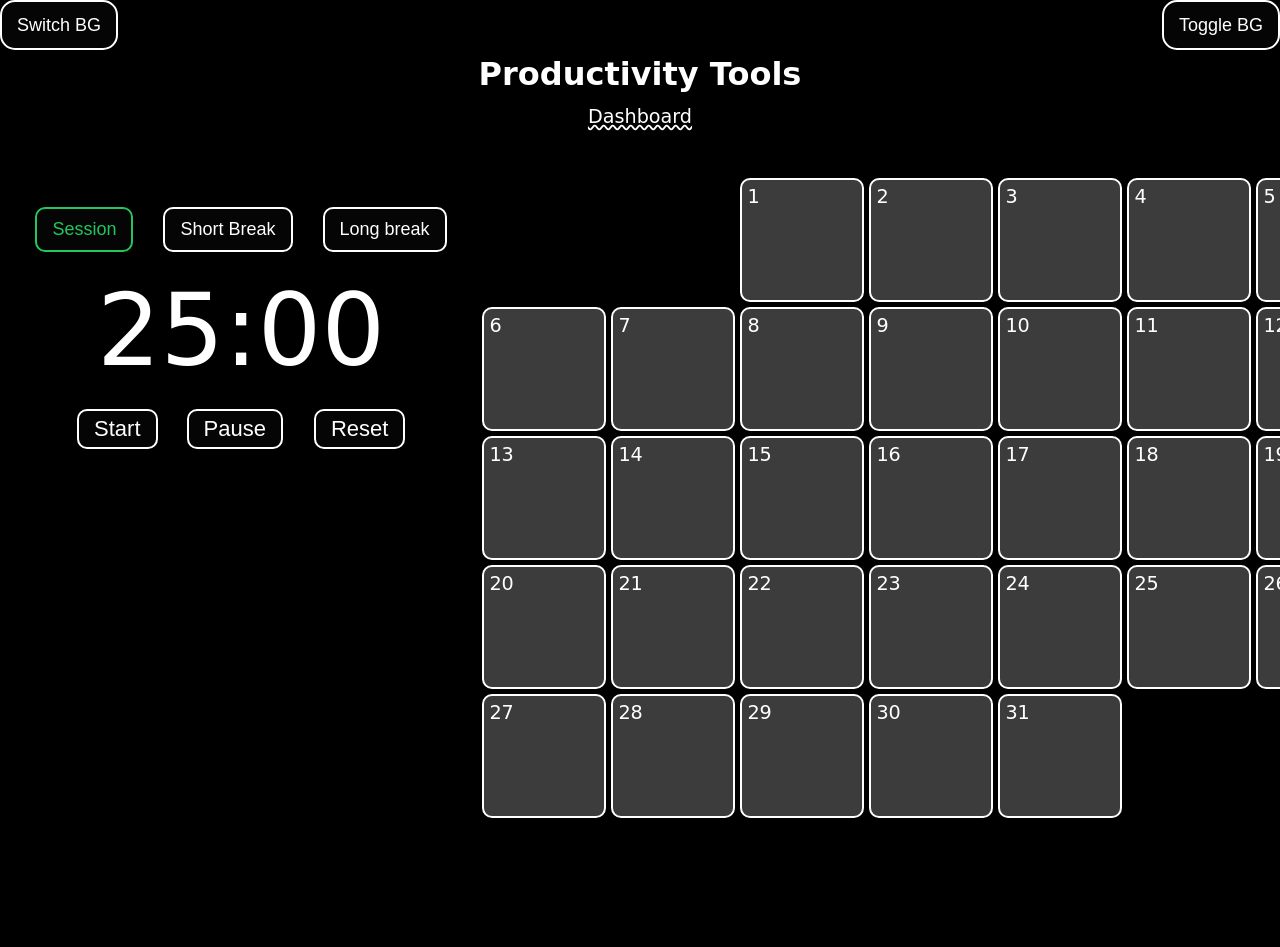
==== pages/productivity.html @ 0f65c3bb "editing events begun" ====
<!DOCTYPE html>
    <html lang="en">
    <head>
        <meta charset="UTF-8">
        <meta name="viewport" content="width=device-width, initial-scale=1.0">
        <title>Productivity Tools</title>
        <link rel="stylesheet" href="productivity.css">
    </head>
    <body>
        <div class="container" id="bg"></div>
        <div id="top-buttons">
            <button id="switch-bg">Switch BG</button>
            <button id="turn-off">Toggle BG</button>
        </div>
        <p id="title">Productivity Tools</p>
        <div id="nav">
            <a href="/index.html" class="link">Dashboard</a>
        </div>
        <div id="content">
            <div class="row" id="row-1">
                <div id="left">
                    <div id="timer-modes">
                        <button id="timer-session" class="small-button focus">Session</button>
                        <button id="timer-sbreak" class="small-button">Short Break</button>
                        <button id="timer-lbreak" class="small-button">Long break</button>
                    </div>
                    <p id="timer">25:00</p>
                    <div id="timer-buttons">
                        <button id="timer-start">Start</button>
                        <button id="timer-stop">Pause</button>
                        <button id="timer-reset">Reset</button>
                    </div>
                </div>
                <div id="right">
                        <div id="calendar">
                            <div class="date">
                                <p>1</p>
                                <div class="events-container">
                                    <div class="events">
                                    </div>
                                </div>
                            </div>
                            <div class="date">
                                <p>2</p>
                                <div class="events-container">
                                    <div class="events">
                                    </div>
                                </div>
                            </div>
                            <div class="date">
                                <p>3</p>
                                <div class="events-container">
                                    <div class="events">
                                    </div>
                                </div>
                            </div>
                            <div class="date">
                                <p>4</p>
                                <div class="events-container">
                                    <div class="events">
                                    </div>
                                </div>
                            </div>
                            <div class="date">
                                <p>5</p>
                                <div class="events-container">
                                    <div class="events">
                                    </div>
                                </div>
                            </div>
                            <div class="date">
                                <p>6</p>
                                <div class="events-container">
                                    <div class="events">
                                    </div>
                                </div>
                            </div>
                            <div class="date">
                                <p>7</p>
                                <div class="events-container">
                                    <div class="events">
                                    </div>
                                </div>
                            </div>
                            <div class="date">
                                <p>8</p>
                                <div class="events-container">
                                    <div class="events">
                                    </div>
                                </div>
                            </div>
                            <div class="date">
                                <p>9</p>
                                <div class="events-container">
                                    <div class="events">
                                    </div>
                                </div>
                            </div>
                            <div class="date">
                                <p>10</p>
                                <div class="events-container">
                                    <div class="events">
                                    </div>
                                </div>
                            </div>
                            <div class="date">
                                <p>11</p>
                                <div class="events-container">
                                    <div class="events">
                                    </div>
                                </div>
                            </div>
                            <div class="date">
                                <p>12</p>
                                <div class="events-container">
                                    <div class="events">
                                    </div>
                                </div>
                            </div>
                            <div class="date">
                                <p>13</p>
                                <div class="events-container">
                                    <div class="events">
                                    </div>
                                </div>
                            </div>
                            <div class="date">
                                <p>14</p>
                                <div class="events-container">
                                    <div class="events">
                                    </div>
                                </div>
                            </div>
                            <div class="date">
                                <p>15</p>
                                <div class="events-container">
                                    <div class="events">
                                    </div>
                                </div>
                            </div>
                            <div class="date">
                                <p>16</p>
                                <div class="events-container">
                                    <div class="events">
                                    </div>
                                </div>
                            </div>
                            <div class="date">
                                <p>17</p>
                                <div class="events-container">
                                    <div class="events">
                                    </div>
                                </div>
                            </div>
                            <div class="date">
                                <p>18</p>
                                <div class="events-container">
                                    <div class="events">
                                    </div>
                                </div>
                            </div>
                            <div class="date">
                                <p>19</p>
                                <div class="events-container">
                                    <div class="events">
                                    </div>
                                </div>
                            </div>
                            <div class="date">
                                <p>20</p>
                                <div class="events-container">
                                    <div class="events">
                                    </div>
                                </div>
                            </div>
                            <div class="date">
                                <p>21</p>
                                <div class="events-container">
                                    <div class="events">
                                    </div>
                                </div>
                            </div>
                            <div class="date">
                                <p>22</p>
                                <div class="events-container">
                                    <div class="events">
                                    </div>
                                </div>
                            </div>
                            <div class="date">
                                <p>23</p>
                                <div class="events-container">
                                    <div class="events">
                                    </div>
                                </div>
                            </div>
                            <div class="date">
                                <p>24</p>
                                <div class="events-container">
                                    <div class="events">
                                    </div>
                                </div>
                            </div>
                            <div class="date">
                                <p>25</p>
                                <div class="events-container">
                                    <div class="events">
                                    </div>
                                </div>
                            </div>
                            <div class="date">
                                <p>26</p>
                                <div class="events-container">
                                    <div class="events">
                                    </div>
                                </div>
                            </div>
                            <div class="date">
                                <p>27</p>
                                <div class="events-container">
                                    <div class="events">
                                    </div>
                                </div>
                            </div>
                            <div class="date">
                                <p>28</p>
                                <div class="events-container">
                                    <div class="events">
                                    </div>
                                </div>
                            </div>
                            <div class="date">
                                <p>29</p>
                                <div class="events-container">
                                    <div class="events">
                                    </div>
                                </div>
                            </div>
                            <div class="date">
                                <p>30</p>
                                <div class="events-container">
                                    <div class="events">
                                    </div>
                                </div>
                            </div>
                            <div class="date">
                                <p>31</p>
                                <div class="events-container">
                                    <div class="events">
                                    </div>
                                </div>
                            </div>
                        </div>
                </div>
            </div>
        </div>
        <div id="overlay">
            <div id="event-div">
                <div id="buttons">
                    <button id="close">X</button>
                </div>
                <form id="event-form">
                    <label for="name">Enter Event name</label>
                    <input type="text" placeholder="Event name..." id="event-name" name="name">
                    <label for="color">Choose event color</label>
                    <input type="color" id="event-color" name="color" value="#ff0000">
                    <input type="submit" value="send" id="send-button">
                </form>
            </div>
        </div>
        <div id="e-overlay">
            <div id="edit-event">
                <div id="close-buttons">
                    <button id="edit-close">X</button>
                </div>
                <div id="eventInfo">
                    <p id="name">Placeholder text</p>
                    <div id="color"></div>
                </div>
                <p id="descp">Event Description:</p>
                <textarea id="event-desc"></textarea>
                <div id="save-buttons">
                    <button id="edit-save">Save Changes</button>
                    <button id="edit-delete">Delete</button>
                </div>
            </div>
        </div>
        <template id="template">
            <div class="date-empty"></div>
        </template>
        <template id="event-template">
            <div class="event"></div>
        </template> 
        <script src="productivity.js"></script>
    </body>
    </html>
---- pages/productivity.css ----
:root {
  --event-bg-color: rgb(255, 79, 79);
}

body {
  background-color: black;
  color: white;
  margin: 0px;
  overflow: hidden;
  font-family: system-ui, -apple-system, BlinkMacSystemFont, 'Segoe UI', Roboto, Oxygen, Ubuntu, Cantarell, 'Open Sans', 'Helvetica Neue', sans-serif;
}

#title {
  text-align: center;
  font-size: xx-large;
  font-weight: bold;
  margin-top: 5px;
}

.link {
  text-align: center;
  font-size: larger;
  color: white;
  text-decoration: underline wavy;
  margin-top: -20px;
}

#nav {
  display: flex;
  justify-content: center;
  align-items: center;
}

/* From Uiverse.io by SelfMadeSystem */
/*
More comprehensive version at shenanigans.shoghisimon.ca/collection/css-rain-bg/
 */

.container::after {
  content: "";
  position: absolute;
  inset: 0;
  z-index: 1;
  background-image: radial-gradient(ellipse 1.5px 2px at 1.5px 50%,
      #0000 0,
      #0000 90%,
      #000 100%);
  background-size: 25px 8px;
}

.container {
  position: fixed;
  width: 100vw;
  height: 100vh;
  z-index: -4;
  --c: #09f;
  background-color: #000;
  background-image: radial-gradient(4px 100px at 0px 235px, var(--c), #0000),
    radial-gradient(4px 100px at 300px 235px, var(--c), #0000),
    radial-gradient(1.5px 1.5px at 150px 117.5px, var(--c) 100%, #0000 150%),
    radial-gradient(4px 100px at 0px 252px, var(--c), #0000),
    radial-gradient(4px 100px at 300px 252px, var(--c), #0000),
    radial-gradient(1.5px 1.5px at 150px 126px, var(--c) 100%, #0000 150%),
    radial-gradient(4px 100px at 0px 150px, var(--c), #0000),
    radial-gradient(4px 100px at 300px 150px, var(--c), #0000),
    radial-gradient(1.5px 1.5px at 150px 75px, var(--c) 100%, #0000 150%),
    radial-gradient(4px 100px at 0px 253px, var(--c), #0000),
    radial-gradient(4px 100px at 300px 253px, var(--c), #0000),
    radial-gradient(1.5px 1.5px at 150px 126.5px, var(--c) 100%, #0000 150%),
    radial-gradient(4px 100px at 0px 204px, var(--c), #0000),
    radial-gradient(4px 100px at 300px 204px, var(--c), #0000),
    radial-gradient(1.5px 1.5px at 150px 102px, var(--c) 100%, #0000 150%),
    radial-gradient(4px 100px at 0px 134px, var(--c), #0000),
    radial-gradient(4px 100px at 300px 134px, var(--c), #0000),
    radial-gradient(1.5px 1.5px at 150px 67px, var(--c) 100%, #0000 150%),
    radial-gradient(4px 100px at 0px 179px, var(--c), #0000),
    radial-gradient(4px 100px at 300px 179px, var(--c), #0000),
    radial-gradient(1.5px 1.5px at 150px 89.5px, var(--c) 100%, #0000 150%),
    radial-gradient(4px 100px at 0px 299px, var(--c), #0000),
    radial-gradient(4px 100px at 300px 299px, var(--c), #0000),
    radial-gradient(1.5px 1.5px at 150px 149.5px, var(--c) 100%, #0000 150%),
    radial-gradient(4px 100px at 0px 215px, var(--c), #0000),
    radial-gradient(4px 100px at 300px 215px, var(--c), #0000),
    radial-gradient(1.5px 1.5px at 150px 107.5px, var(--c) 100%, #0000 150%),
    radial-gradient(4px 100px at 0px 281px, var(--c), #0000),
    radial-gradient(4px 100px at 300px 281px, var(--c), #0000),
    radial-gradient(1.5px 1.5px at 150px 140.5px, var(--c) 100%, #0000 150%),
    radial-gradient(4px 100px at 0px 158px, var(--c), #0000),
    radial-gradient(4px 100px at 300px 158px, var(--c), #0000),
    radial-gradient(1.5px 1.5px at 150px 79px, var(--c) 100%, #0000 150%),
    radial-gradient(4px 100px at 0px 210px, var(--c), #0000),
    radial-gradient(4px 100px at 300px 210px, var(--c), #0000),
    radial-gradient(1.5px 1.5px at 150px 105px, var(--c) 100%, #0000 150%);
  background-size:
    300px 235px,
    300px 235px,
    300px 235px,
    300px 252px,
    300px 252px,
    300px 252px,
    300px 150px,
    300px 150px,
    300px 150px,
    300px 253px,
    300px 253px,
    300px 253px,
    300px 204px,
    300px 204px,
    300px 204px,
    300px 134px,
    300px 134px,
    300px 134px,
    300px 179px,
    300px 179px,
    300px 179px,
    300px 299px,
    300px 299px,
    300px 299px,
    300px 215px,
    300px 215px,
    300px 215px,
    300px 281px,
    300px 281px,
    300px 281px,
    300px 158px,
    300px 158px,
    300px 158px,
    300px 210px,
    300px 210px,
    300px 210px;
  animation: hi 150s linear infinite;
}

@keyframes hi {
  0% {
    background-position:
      0px 220px,
      3px 220px,
      151.5px 337.5px,
      25px 24px,
      28px 24px,
      176.5px 150px,
      50px 16px,
      53px 16px,
      201.5px 91px,
      75px 224px,
      78px 224px,
      226.5px 350.5px,
      100px 19px,
      103px 19px,
      251.5px 121px,
      125px 120px,
      128px 120px,
      276.5px 187px,
      150px 31px,
      153px 31px,
      301.5px 120.5px,
      175px 235px,
      178px 235px,
      326.5px 384.5px,
      200px 121px,
      203px 121px,
      351.5px 228.5px,
      225px 224px,
      228px 224px,
      376.5px 364.5px,
      250px 26px,
      253px 26px,
      401.5px 105px,
      275px 75px,
      278px 75px,
      426.5px 180px;
  }

  to {
    background-position:
      0px 6800px,
      3px 6800px,
      151.5px 6917.5px,
      25px 13632px,
      28px 13632px,
      176.5px 13758px,
      50px 5416px,
      53px 5416px,
      201.5px 5491px,
      75px 17175px,
      78px 17175px,
      226.5px 17301.5px,
      100px 5119px,
      103px 5119px,
      251.5px 5221px,
      125px 8428px,
      128px 8428px,
      276.5px 8495px,
      150px 9876px,
      153px 9876px,
      301.5px 9965.5px,
      175px 13391px,
      178px 13391px,
      326.5px 13540.5px,
      200px 14741px,
      203px 14741px,
      351.5px 14848.5px,
      225px 18770px,
      228px 18770px,
      376.5px 18910.5px,
      250px 5082px,
      253px 5082px,
      401.5px 5161px,
      275px 6375px,
      278px 6375px,
      426.5px 6480px;
  }
}

/* From Uiverse.io by marsella_3472 */
/*
More comprehensive version at shenanigans.shoghisimon.ca/collection/css
 */

/* From Uiverse.io by SelfMadeSystem */
/*
More comprehensive version at shenanigans.shoghisimon.ca/collection/css-rain-bg/
 */

.container-2::after {
  content: "";
  position: absolute;
  inset: 0;
  z-index: -4;
  backdrop-filter: blur(1em) brightness(6);
  background-image: radial-gradient(circle at 50% 50%,
      #0000 0,
      #0000 2px,
      hsl(0 0 4%) 2px);
  background-size: 8px 8px;
}

.container-2 {
  position: fixed;
  inset: 0;
  width: 100vw;
  height: 100vh;
  z-index: -4;
  --c: #09f;
  background-color: #000;
  background-image: radial-gradient(4px 100px at 0px 235px, var(--c), #0000),
    radial-gradient(4px 100px at 300px 235px, var(--c), #0000),
    radial-gradient(1.5px 1.5px at 150px 117.5px, var(--c) 100%, #0000 150%),
    radial-gradient(4px 100px at 0px 252px, var(--c), #0000),
    radial-gradient(4px 100px at 300px 252px, var(--c), #0000),
    radial-gradient(1.5px 1.5px at 150px 126px, var(--c) 100%, #0000 150%),
    radial-gradient(4px 100px at 0px 150px, var(--c), #0000),
    radial-gradient(4px 100px at 300px 150px, var(--c), #0000),
    radial-gradient(1.5px 1.5px at 150px 75px, var(--c) 100%, #0000 150%),
    radial-gradient(4px 100px at 0px 253px, var(--c), #0000),
    radial-gradient(4px 100px at 300px 253px, var(--c), #0000),
    radial-gradient(1.5px 1.5px at 150px 126.5px, var(--c) 100%, #0000 150%),
    radial-gradient(4px 100px at 0px 204px, var(--c), #0000),
    radial-gradient(4px 100px at 300px 204px, var(--c), #0000),
    radial-gradient(1.5px 1.5px at 150px 102px, var(--c) 100%, #0000 150%),
    radial-gradient(4px 100px at 0px 134px, var(--c), #0000),
    radial-gradient(4px 100px at 300px 134px, var(--c), #0000),
    radial-gradient(1.5px 1.5px at 150px 67px, var(--c) 100%, #0000 150%),
    radial-gradient(4px 100px at 0px 179px, var(--c), #0000),
    radial-gradient(4px 100px at 300px 179px, var(--c), #0000),
    radial-gradient(1.5px 1.5px at 150px 89.5px, var(--c) 100%, #0000 150%),
    radial-gradient(4px 100px at 0px 299px, var(--c), #0000),
    radial-gradient(4px 100px at 300px 299px, var(--c), #0000),
    radial-gradient(1.5px 1.5px at 150px 149.5px, var(--c) 100%, #0000 150%),
    radial-gradient(4px 100px at 0px 215px, var(--c), #0000),
    radial-gradient(4px 100px at 300px 215px, var(--c), #0000),
    radial-gradient(1.5px 1.5px at 150px 107.5px, var(--c) 100%, #0000 150%),
    radial-gradient(4px 100px at 0px 281px, var(--c), #0000),
    radial-gradient(4px 100px at 300px 281px, var(--c), #0000),
    radial-gradient(1.5px 1.5px at 150px 140.5px, var(--c) 100%, #0000 150%),
    radial-gradient(4px 100px at 0px 158px, var(--c), #0000),
    radial-gradient(4px 100px at 300px 158px, var(--c), #0000),
    radial-gradient(1.5px 1.5px at 150px 79px, var(--c) 100%, #0000 150%),
    radial-gradient(4px 100px at 0px 210px, var(--c), #0000),
    radial-gradient(4px 100px at 300px 210px, var(--c), #0000),
    radial-gradient(1.5px 1.5px at 150px 105px, var(--c) 100%, #0000 150%);
  background-size:
    300px 235px,
    300px 235px,
    300px 235px,
    300px 252px,
    300px 252px,
    300px 252px,
    300px 150px,
    300px 150px,
    300px 150px,
    300px 253px,
    300px 253px,
    300px 253px,
    300px 204px,
    300px 204px,
    300px 204px,
    300px 134px,
    300px 134px,
    300px 134px,
    300px 179px,
    300px 179px,
    300px 179px,
    300px 299px,
    300px 299px,
    300px 299px,
    300px 215px,
    300px 215px,
    300px 215px,
    300px 281px,
    300px 281px,
    300px 281px,
    300px 158px,
    300px 158px,
    300px 158px,
    300px 210px,
    300px 210px,
    300px 210px;
  animation: hi-2 150s linear infinite;
}

@keyframes hi-2 {
  0% {
    background-position:
      0px 220px,
      3px 220px,
      151.5px 337.5px,
      25px 24px,
      28px 24px,
      176.5px 150px,
      50px 16px,
      53px 16px,
      201.5px 91px,
      75px 224px,
      78px 224px,
      226.5px 350.5px,
      100px 19px,
      103px 19px,
      251.5px 121px,
      125px 120px,
      128px 120px,
      276.5px 187px,
      150px 31px,
      153px 31px,
      301.5px 120.5px,
      175px 235px,
      178px 235px,
      326.5px 384.5px,
      200px 121px,
      203px 121px,
      351.5px 228.5px,
      225px 224px,
      228px 224px,
      376.5px 364.5px,
      250px 26px,
      253px 26px,
      401.5px 105px,
      275px 75px,
      278px 75px,
      426.5px 180px;
  }

  to {
    background-position:
      0px 6800px,
      3px 6800px,
      151.5px 6917.5px,
      25px 13632px,
      28px 13632px,
      176.5px 13758px,
      50px 5416px,
      53px 5416px,
      201.5px 5491px,
      75px 17175px,
      78px 17175px,
      226.5px 17301.5px,
      100px 5119px,
      103px 5119px,
      251.5px 5221px,
      125px 8428px,
      128px 8428px,
      276.5px 8495px,
      150px 9876px,
      153px 9876px,
      301.5px 9965.5px,
      175px 13391px,
      178px 13391px,
      326.5px 13540.5px,
      200px 14741px,
      203px 14741px,
      351.5px 14848.5px,
      225px 18770px,
      228px 18770px,
      376.5px 18910.5px,
      250px 5082px,
      253px 5082px,
      401.5px 5161px,
      275px 6375px,
      278px 6375px,
      426.5px 6480px;
  }
}

#switch-bg {
  position: relative;
  z-index: 50;
  width: auto;
  height: 50px;
  background-color: rgba(255, 255, 255, 0.02);
  backdrop-filter: blur(5px);
  padding-left: 15px;
  padding-right: 15px;
  padding-top: 5px;
  padding-bottom: 5px;
  font-size: large;
  color: white;
  border: 2px solid white;
  border-radius: 15px;
}

#turn-off {
  position: relative;
  z-index: 50;
  width: auto;
  height: 50px;
  background-color: rgba(255, 255, 255, 0.02);
  backdrop-filter: blur(5px);
  padding-left: 15px;
  padding-right: 15px;
  padding-top: 5px;
  padding-bottom: 5px;
  font-size: large;
  color: white;
  border: 2px solid white;
  border-radius: 15px;
}

#top-buttons {
  display: flex;
  flex-direction: row;
  gap: 10px;
  width: auto;
  justify-content: space-between;
}

.row {
  display: flex;
  flex-direction: row;
  justify-content: space-evenly;
  height: 300px;
}

#row-1 {
  margin-top: 50px;
}

#left {
  width: 40%;
  height: 100%;
  display: flex;
  flex-direction: column;
  justify-content: center;
  align-items: center;
}

#right {
  width: 60%;
  height: 100%;
  margin-right: 30px;
}

#timer {
  font-size: 100px;
  margin: 0px;
}

#timer-start {
  font-size: 22px;
  margin: 0px;
  margin-top: 20px;
  background-color: rgba(255, 255, 255, 0.02);
  backdrop-filter: blur(5px);
  padding-left: 15px;
  padding-right: 15px;
  padding-top: 5px;
  padding-bottom: 5px;
  color: white;
  border: 2px solid white;
  border-radius: 10px;
}

#timer-stop {
  font-size: 22px;
  margin: 0px;
  margin-top: 20px;
  background-color: rgba(255, 255, 255, 0.02);
  backdrop-filter: blur(5px);
  padding-left: 15px;
  padding-right: 15px;
  padding-top: 5px;
  padding-bottom: 5px;
  color: white;
  border: 2px solid white;
  border-radius: 10px;
}

#timer-reset {
  font-size: 22px;
  margin: 0px;
  margin-top: 20px;
  background-color: rgba(255, 255, 255, 0.02);
  backdrop-filter: blur(5px);
  padding-left: 15px;
  padding-right: 15px;
  padding-top: 5px;
  padding-bottom: 5px;
  color: white;
  border: 2px solid white;
  border-radius: 10px;
}

#timer-modes {
  display: flex;
  gap: 30px;
  margin-bottom: 20px;
}

#timer-buttons {
  display: flex;
  flex-direction: row;
  gap: 30px;
  text-align: center;
}

.small-button {
  background-color: rgba(255, 255, 255, 0.02);
  backdrop-filter: blur(5px);
  padding-left: 15px;
  padding-right: 15px;
  padding-top: 10px;
  padding-bottom: 10px;
  color: white;
  border: 2px solid white;
  border-radius: 10px;
  font-size: large;
}

.focus {
  border: 2px solid rgb(34, 197, 94);
  color: rgb(34, 197, 94);
}

#calendar {
  display: grid;
  grid-template-columns: repeat(7, 1fr);
  grid-template-rows: repeat(6, 1fr);
  margin: 0px;
  gap: 5px;
}

.date {
  background-color: rgba(128, 128, 128, 0.47);
  backdrop-filter: blur(5px);
  border: 2px solid rgb(255, 255, 255);
  width: 110px;
  height: 110px;
  border-radius: 10px;
  padding: 5px;
  font-size: larger;
  display: flex;
  flex-direction: column;
  justify-content: flex-start;
  gap: 5px;
}

.date p {
  margin: 0px;
}

.events-container {
  display: flex;
  flex-direction: column;
  justify-content: start;
}

.events {
  display: grid;
  grid-template-columns: repeat(4, 1fr);
  grid-template-rows: repeat(5, 1fr);
  gap: 7px;
}

.event {
  background-color: var(--event-bg-color);
  border-radius: 100%;
  width: 20px;
  height: 20px;
  font-size: medium;
}

.date-empty {
  background-color: rgba(255, 255, 255, 0.0);
  width: 110px;
  height: 110px;
  border-radius: 10px;
  padding: 5px;
  font-size: larger;
}

#overlay {
  position: fixed;
  inset: 0;
  z-index: 100;
}

#buttons {
  display: flex;
  flex-direction: row;
  justify-content: end;
  cursor: move;
}

#event-form input {
  padding: 7px;
  border-radius: 4px;
  margin: 0px;
  border: 2px solid white;
  color: white;
  border-radius: 10px;
  font-family: system-ui, -apple-system, BlinkMacSystemFont, 'Segoe UI', Roboto, Oxygen, Ubuntu, Cantarell, 'Open Sans', 'Helvetica Neue', sans-serif;
  background-color: rgba(255, 255, 255, 0);
}

#event-form input[type="date"]::-webkit-calendar-picker-indicator {
  filter: invert(1);
  cursor: pointer;
}

#event-form input[type="color"] {
  background: none;
  padding: 0px;

}

#event-form input:focus {
  outline: none;
}

/*
#event-form input::placeholder {
  color: white;
}*/
#event-form label {
  margin: 0px;
}

#event-div {
  position: absolute;
  top: 50%;
  left: 50%;
  transform: translate(-50%, -50%);
  z-index: 5;
  border: 2px solid white;
  border-radius: 20px;
  background-color: rgba(255, 255, 255, 0.02);
  backdrop-filter: blur(5px);
}

#event-form {
  display: flex;
  flex-direction: column;
  gap: 20px;
  width: 250px;
  margin: 25px 75px 50px 75px;
}

#close {
  background-color: rgb(255, 79, 79);
  border-radius: 100%;
  padding: auto;
  border: none;
  width: 30px;
  height: 30px;
  text-align: center;
  color: white;
}

#e-overlay {
  position: fixed;
  inset: 0;
  z-index: 100;
}

#e-overlay p {
  margin: 0px;
}

#descp {
  margin-top: 15px !important;
  margin-bottom: 15px !important;
}

#edit-event {
  position: absolute;
  top: 50%;
  left: 50%;
  transform: translate(-50%, -50%);
  z-index: 5;
  border: 2px solid white;
  border-radius: 20px;
  background-color: rgba(255, 255, 255, 0.02);
  backdrop-filter: blur(5px);
  width: 250px;
  height: 300px;
  padding-left: 20px;
  padding-right: 20px;
}

#close-buttons {
  display: flex;
  flex-direction: row-reverse;
  justify-content: end;
  cursor: move;
  gap: 10px;
  margin-top: 10px;
}

#edit-close {
  background-color: rgb(255, 79, 79);
  border-radius: 100%;
  padding: auto;
  border: none;
  width: 30px;
  height: 30px;
  text-align: center;
  color: white;
}

#name {
  margin: 0px;
}

#delete {
  background-color: rgb(255, 79, 79);
  border-radius: 100%;
  padding: auto;
  border: none;
  width: 30px;
  height: 30px;
  text-align: center;
  color: white;
}

#eventInfo {
  display: flex;
  gap: 10px;
  align-items: center;
  font-size: larger;
}

#color {
  width: 50px;
  height: 15px;
  background-color: red;
  border: 2px solid white;
  border-radius: 4px;
}

#eventDesc {
  resize: none;
  height: 100px;
  width: 100%;
  background-color: rgba(255, 255, 255, 0);
  border: 2px solid white;
  border-radius: 12px;
  color: white;
}

#eventDesc::-webkit-resizer {
  display: none;
}

#save-buttons {
  margin-top: 15px;
  display: flex;
  flex-direction: row;
  gap: 5px;
  justify-content: space-between;
}

#edit-save {
  padding: 7px;
  border-radius: 4px;
  margin: 0px;
  border: 2px solid white;
  color: white;
  border-radius: 10px;
  font-family: system-ui, -apple-system, BlinkMacSystemFont, 'Segoe UI', Roboto, Oxygen, Ubuntu, Cantarell, 'Open Sans', 'Helvetica Neue', sans-serif;
  background-color: rgba(255, 255, 255, 0);
}

#edit-delete {
  padding: 7px;
  border-radius: 4px;
  margin: 0px;
  border: 2px solid white;
  color: white;
  border-radius: 10px;
  font-family: system-ui, -apple-system, BlinkMacSystemFont, 'Segoe UI', Roboto, Oxygen, Ubuntu, Cantarell, 'Open Sans', 'Helvetica Neue', sans-serif;
  background-color: rgba(255, 255, 255, 0);
}
@media (max-width: 1000px) {
  body {
    overflow: scroll;
  }
}
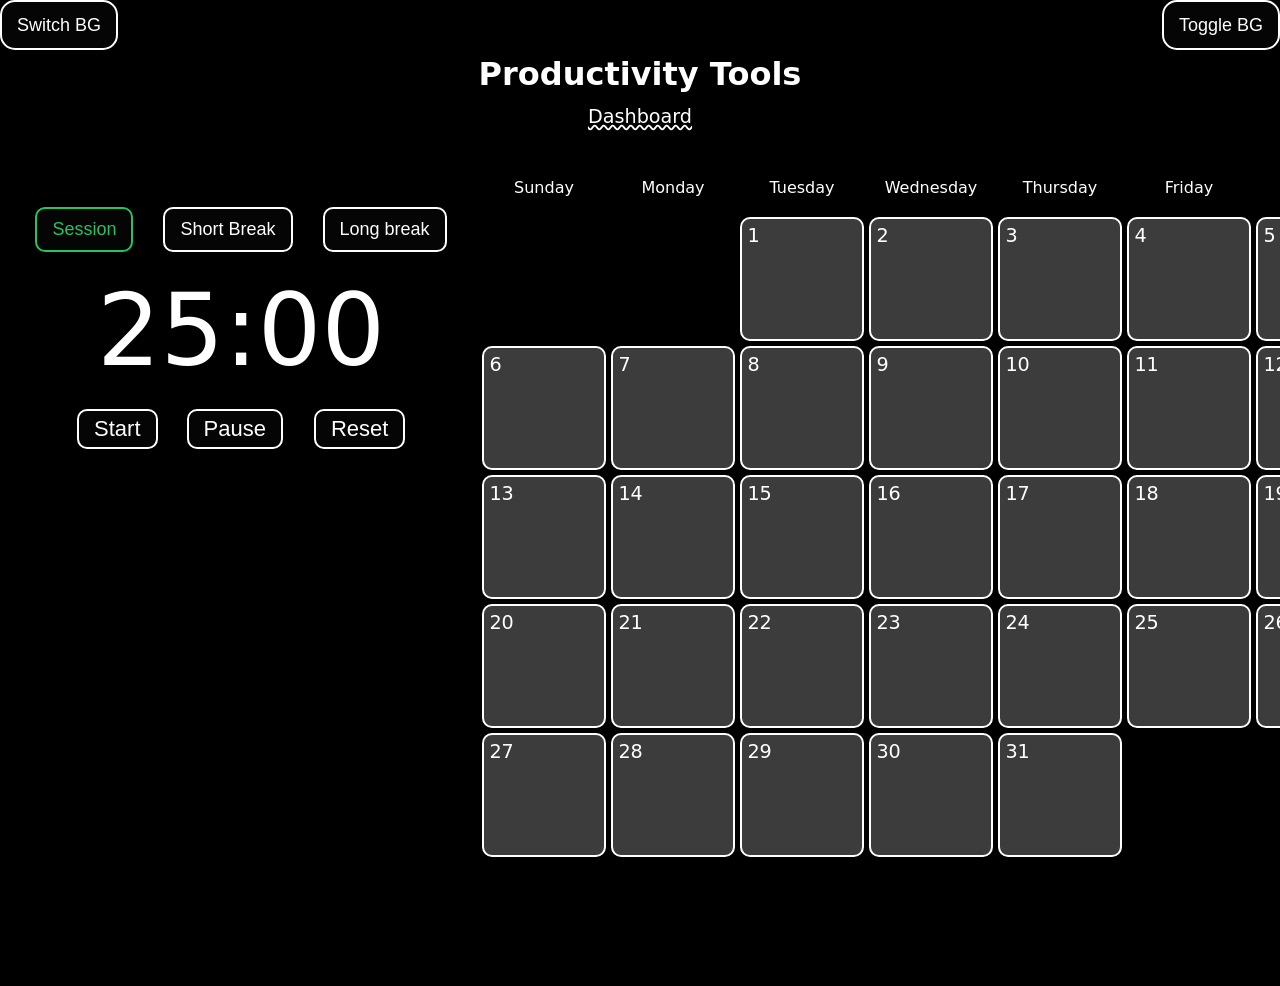
==== commit bbc0528f: "adding event deleting, adding, editing" ====
--- a/pages/productivity.html
+++ b/pages/productivity.html
@@ -32,6 +32,15 @@
                     </div>
                 </div>
                 <div id="right">
+                    <div id="labels">
+                        <p>Sunday</p>
+                        <p>Monday</p>
+                        <p>Tuesday</p>
+                        <p>Wednesday</p>
+                        <p>Thursday</p>
+                        <p>Friday</p>
+                        <p>Saturday</p>
+                    </div>
                         <div id="calendar">
                             <div class="date">
                                 <p>1</p>
@@ -275,10 +284,10 @@
                 </div>
                 <div id="eventInfo">
                     <p id="name">Placeholder text</p>
-                    <div id="color"></div>
+                    <input type="color" id="color" name="color">
                 </div>
                 <p id="descp">Event Description:</p>
-                <textarea id="event-desc"></textarea>
+                <textarea id="eventDesc"></textarea>
                 <div id="save-buttons">
                     <button id="edit-save">Save Changes</button>
                     <button id="edit-delete">Delete</button>
--- a/pages/productivity.css
+++ b/pages/productivity.css
@@ -6,8 +6,17 @@
   background-color: black;
   color: white;
   margin: 0px;
-  overflow: hidden;
+  overflow-x: hidden;
+  overflow-y: scroll;
   font-family: system-ui, -apple-system, BlinkMacSystemFont, 'Segoe UI', Roboto, Oxygen, Ubuntu, Cantarell, 'Open Sans', 'Helvetica Neue', sans-serif;
+}
+
+body::-webkit-scrollbar-track {
+  background-color: transparent;
+}
+
+body ::-webkit-scrollbar-thumb {
+  background-color: white;
 }
 
 #title {
@@ -761,10 +770,10 @@
 
 #color {
   width: 50px;
-  height: 15px;
-  background-color: red;
+  height: 30px;
   border: 2px solid white;
   border-radius: 4px;
+  background: none;
 }
 
 #eventDesc {
@@ -810,8 +819,23 @@
   font-family: system-ui, -apple-system, BlinkMacSystemFont, 'Segoe UI', Roboto, Oxygen, Ubuntu, Cantarell, 'Open Sans', 'Helvetica Neue', sans-serif;
   background-color: rgba(255, 255, 255, 0);
 }
+
 @media (max-width: 1000px) {
   body {
     overflow: scroll;
   }
 }
+
+#labels {
+  display: grid;
+  grid-template-columns: repeat(7, 1fr);
+  gap: 5px;
+  width: fit-content;
+  margin: 0px auto 20px auto;
+}
+
+#labels p {
+  width: 124px;
+  text-align: center;
+  margin: 0px;
+}
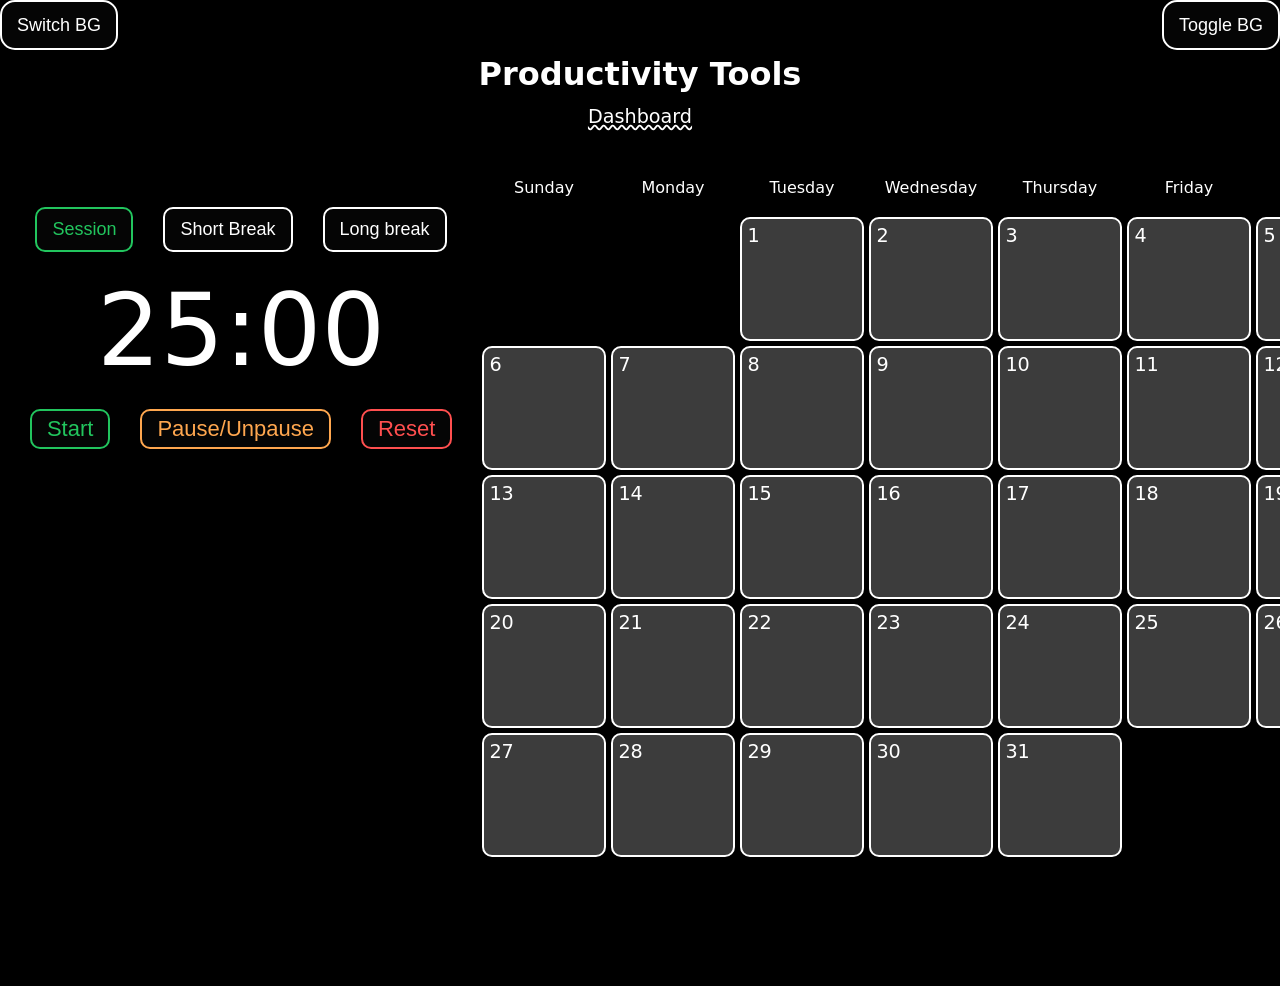
==== commit a303e94c: "working 25min and 5min pomo sessions" ====
--- a/pages/productivity.html
+++ b/pages/productivity.html
@@ -27,7 +27,7 @@
                     <p id="timer">25:00</p>
                     <div id="timer-buttons">
                         <button id="timer-start">Start</button>
-                        <button id="timer-stop">Pause</button>
+                        <button id="timer-stop">Pause/Unpause</button>
                         <button id="timer-reset">Reset</button>
                     </div>
                 </div>
@@ -270,7 +270,7 @@
                 </div>
                 <form id="event-form">
                     <label for="name">Enter Event name</label>
-                    <input type="text" placeholder="Event name..." id="event-name" name="name">
+                    <input type="text" placeholder="Event name..." id="event-name" name="name" maxlength="26">
                     <label for="color">Choose event color</label>
                     <input type="color" id="event-color" name="color" value="#ff0000">
                     <input type="submit" value="send" id="send-button">
@@ -283,7 +283,7 @@
                     <button id="edit-close">X</button>
                 </div>
                 <div id="eventInfo">
-                    <p id="name">Placeholder text</p>
+                    <textarea id="name" maxlength="26">Placeholder text</textarea>
                     <input type="color" id="color" name="color">
                 </div>
                 <p id="descp">Event Description:</p>
--- a/pages/productivity.css
+++ b/pages/productivity.css
@@ -494,8 +494,8 @@
   padding-right: 15px;
   padding-top: 5px;
   padding-bottom: 5px;
-  color: white;
-  border: 2px solid white;
+  color: rgb(34, 197, 94);
+  border: 2px solid rgb(34, 197, 94);
   border-radius: 10px;
 }
 
@@ -509,8 +509,8 @@
   padding-right: 15px;
   padding-top: 5px;
   padding-bottom: 5px;
-  color: white;
-  border: 2px solid white;
+  color: rgb(255, 167, 79);
+  border: 2px solid rgb(255, 167, 79);
   border-radius: 10px;
 }
 
@@ -524,8 +524,8 @@
   padding-right: 15px;
   padding-top: 5px;
   padding-bottom: 5px;
-  color: white;
-  border: 2px solid white;
+  color: rgb(255, 79, 79);
+  border: 2px solid rgb(255, 79, 79);
   border-radius: 10px;
 }
 
@@ -786,6 +786,15 @@
   color: white;
 }
 
+#name {
+  resize: none;
+  height: 20px;
+  background-color: rgba(255, 255, 255, 0);
+  border: 2px solid white;
+  border-radius: 5px;
+  color: white;
+}
+
 #eventDesc::-webkit-resizer {
   display: none;
 }
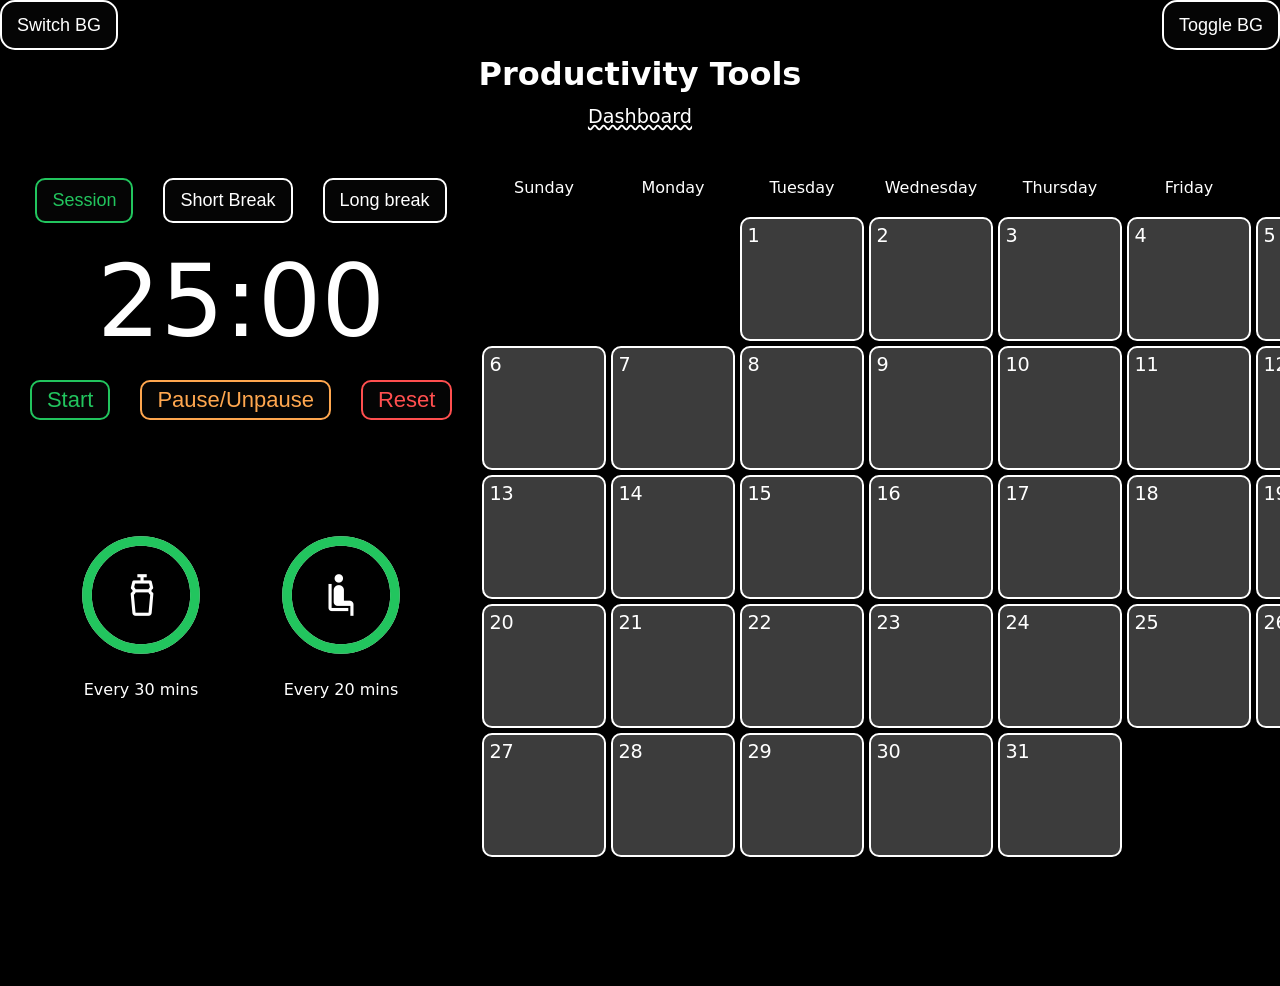
==== commit e352d69c: "water and posture reminders" ====
--- a/pages/productivity.html
+++ b/pages/productivity.html
@@ -5,6 +5,7 @@
         <meta name="viewport" content="width=device-width, initial-scale=1.0">
         <title>Productivity Tools</title>
         <link rel="stylesheet" href="productivity.css">
+        <link href="https://fonts.googleapis.com/css2?family=Material+Symbols+Outlined" rel="stylesheet" />
     </head>
     <body>
         <div class="container" id="bg"></div>
@@ -30,6 +31,28 @@
                         <button id="timer-stop">Pause/Unpause</button>
                         <button id="timer-reset">Reset</button>
                     </div>
+                    <div id="reminders">
+                        <div id="water">
+                            <div id="water-reminder">
+                                <svg width="150" height="150" viewBox="-25 -25 250 250" version="1.1" xmlns="http://www.w3.org/2000/svg" style="transform:rotate(-90deg)">
+                                    <circle r="90" cx="100" cy="100" fill="transparent" stroke="#e0e0e0" stroke-width="16px"></circle>
+                                    <circle r="90" cx="100" cy="100" stroke="#22c55e" stroke-width="16px" stroke-linecap="round" stroke-dashoffset="0px" fill="transparent" stroke-dasharray="565.48px" id="water-circle"></circle>
+                                </svg>
+                                <span class="material-symbols-outlined" style="font-size: 50px;">water_bottle</span>
+                            </div>
+                            <p>Every 30 mins</p>
+                        </div>
+                        <div id="posture">
+                            <div id="posture-reminder">
+                                <svg width="150" height="150" viewBox="-25 -25 250 250" version="1.1" xmlns="http://www.w3.org/2000/svg" style="transform:rotate(-90deg)">
+                                    <circle r="90" cx="100" cy="100" fill="transparent" stroke="#e0e0e0" stroke-width="16px"></circle>
+                                    <circle r="90" cx="100" cy="100" stroke="#22c55e" stroke-width="16px" stroke-linecap="round" stroke-dashoffset="0px" fill="transparent" stroke-dasharray="565.48px" id="posture-circle"></circle>
+                                </svg>
+                                <span class="material-symbols-outlined" style="font-size: 50px;">airline_seat_recline_normal</span>
+                            </div>
+                            <p>Every 20 mins</p>
+                        </div>
+                    </div>
                 </div>
                 <div id="right">
                     <div id="labels">
--- a/pages/productivity.css
+++ b/pages/productivity.css
@@ -457,7 +457,7 @@
   display: flex;
   flex-direction: row;
   justify-content: space-evenly;
-  height: 300px;
+  height: 100%;
 }
 
 #row-1 {
@@ -847,4 +847,64 @@
   width: 124px;
   text-align: center;
   margin: 0px;
+}
+
+#reminders {
+  margin-top: 100px;
+  display: flex;
+  gap: 50px;
+}
+
+#water-reminder {
+  position: relative;
+  width: 150px;
+  height: 150px;
+}
+
+#water-reminder svg {
+  position: absolute;
+  top: 0;
+  left: 0;
+}
+
+#water-reminder span {
+  position: absolute;
+  top: 50%;
+  left: 50%;
+  transform: translate(-50%, -50%);
+}
+
+#posture-reminder {
+  position: relative;
+  width: 150px;
+  height: 150px;
+}
+
+#posture-reminder svg {
+  position: absolute;
+  top: 0;
+  left: 0;
+}
+
+#posture-reminder span {
+  position: absolute;
+  top: 50%;
+  left: 50%;
+  transform: translate(-50%, -50%);
+}
+
+#water, #posture {
+  display: flex;
+  flex-direction: column;
+  gap: 10px;
+}
+
+#water p {
+  margin: 0px;
+  text-align: center;
+}
+
+#posture p {
+  margin: 0px;
+  text-align: center;
 }
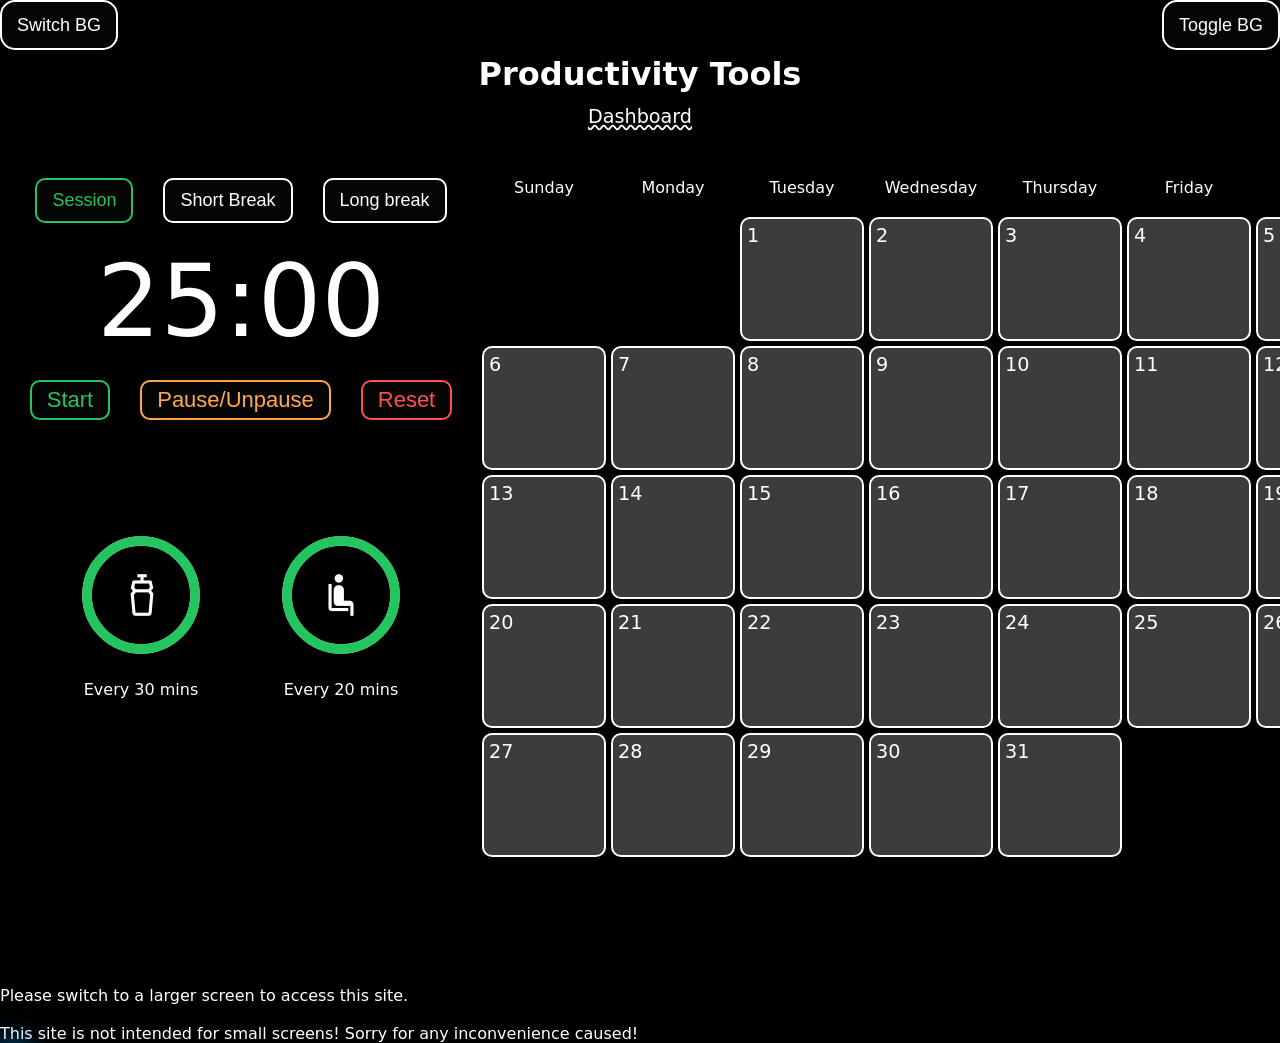
==== commit 927c7ef2: "final UI/UX fixes" ====
--- a/pages/productivity.html
+++ b/pages/productivity.html
@@ -317,6 +317,8 @@
                 </div>
             </div>
         </div>
+        <div id="block-overlay">Please switch to a larger screen to access this site. <br><br> This site is not intended for small screens! Sorry for any inconvenience caused!</div>
+        <div id="mouse-follower"></div>
         <template id="template">
             <div class="date-empty"></div>
         </template>
--- a/pages/productivity.css
+++ b/pages/productivity.css
@@ -907,4 +907,34 @@
 #posture p {
   margin: 0px;
   text-align: center;
+}
+
+#mouse-follower {
+    background-color: rgba(0, 153, 255, 0.583);
+    backdrop-filter: blur(5px);
+    box-shadow: 0px 0px 30px #09f ;
+    width: 25px;
+    height: 25px;
+    border-radius: 100%;
+    z-index: -1;
+    aspect-ratio: 1;
+    /*
+    left: 50%;
+    top: 50%;
+    transform: translate(-50%, -50%);*/
+    position: fixed;
+    animation: hover 0.5s;
+    animation: hover 1.5s infinite;
+    transform-origin: center;
+}
+@keyframes hover {
+    0% {
+        transform: scale(0.75);
+    }
+    50% {
+        transform: scale(1.25);
+    }
+    100% {
+        transform: scale(0.75);
+    }
 }
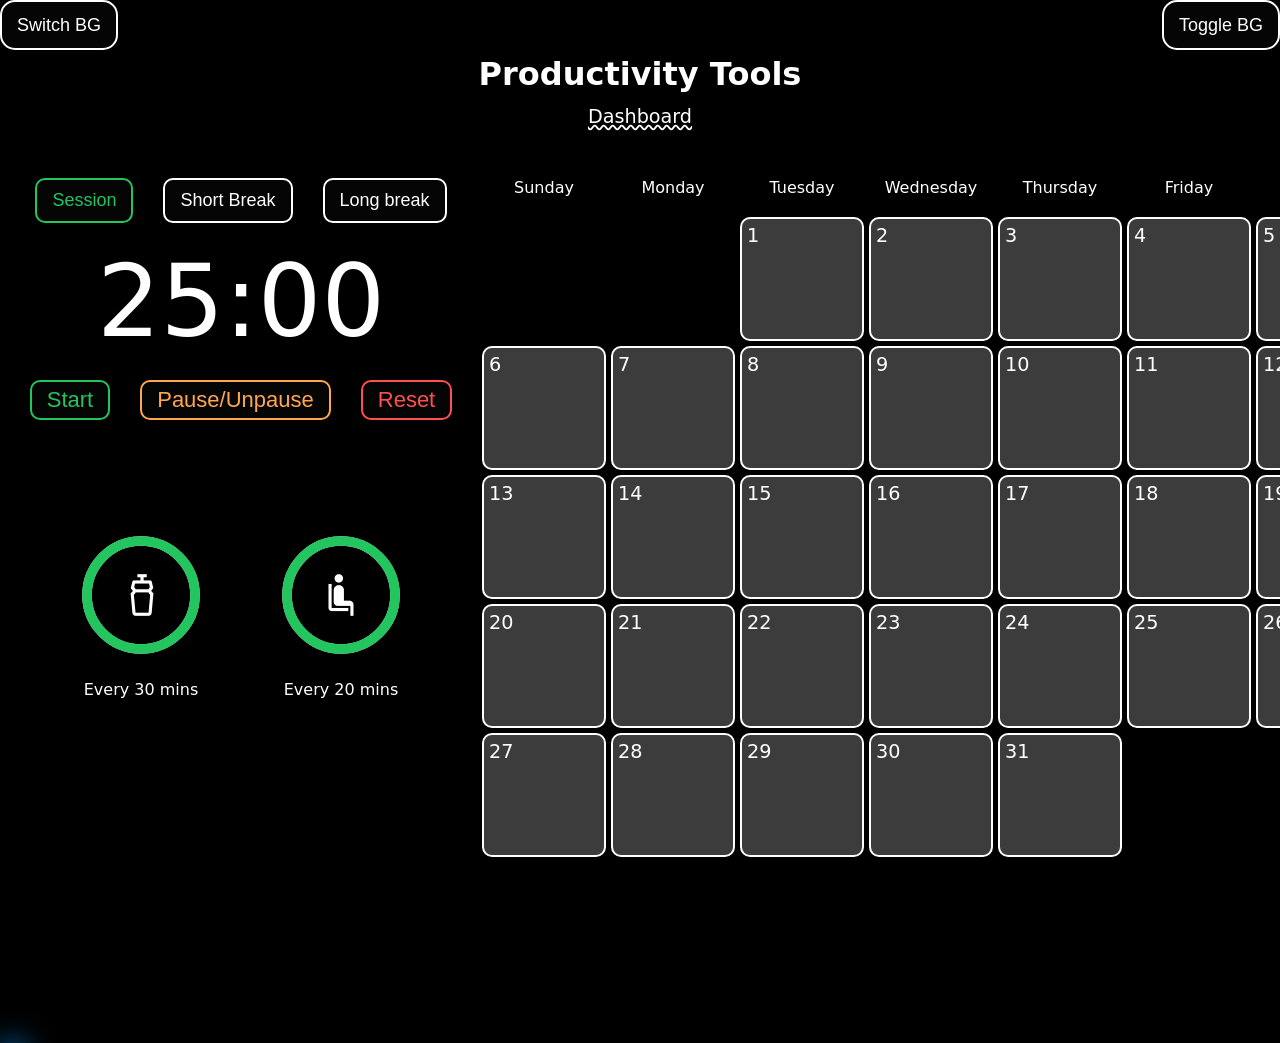
==== commit 6f973129: "Fixed extra days on calendar" ====
--- a/pages/productivity.html
+++ b/pages/productivity.html
@@ -261,21 +261,21 @@
                                     </div>
                                 </div>
                             </div>
-                            <div class="date">
+                            <div class="date" id="date-29">
                                 <p>29</p>
                                 <div class="events-container">
                                     <div class="events">
                                     </div>
                                 </div>
                             </div>
-                            <div class="date">
+                            <div class="date" id="date-30">
                                 <p>30</p>
                                 <div class="events-container">
                                     <div class="events">
                                     </div>
                                 </div>
                             </div>
-                            <div class="date">
+                            <div class="date" id="date-31">
                                 <p>31</p>
                                 <div class="events-container">
                                     <div class="events">
--- a/pages/productivity.css
+++ b/pages/productivity.css
@@ -937,4 +937,32 @@
     100% {
         transform: scale(0.75);
     }
+}
+
+#block-overlay {
+    visibility: hidden;
+    box-sizing: border-box;
+}
+@media (max-width: 1024px) {
+    #block-overlay {
+        visibility: visible;
+        display: block;
+        position: fixed;
+        inset: 0;
+        z-index: 9999;
+        background-color: blue;
+        text-align: center;
+        font-size: smaller;
+        font-weight: bold;
+        max-width: 100%;
+        display: flex;
+        justify-content: center;
+        align-items: center;
+        height: 100vh;
+    }
+    html, body {
+        overflow: hidden;
+        width: 100%;
+        height: 100%;
+    }
 }
